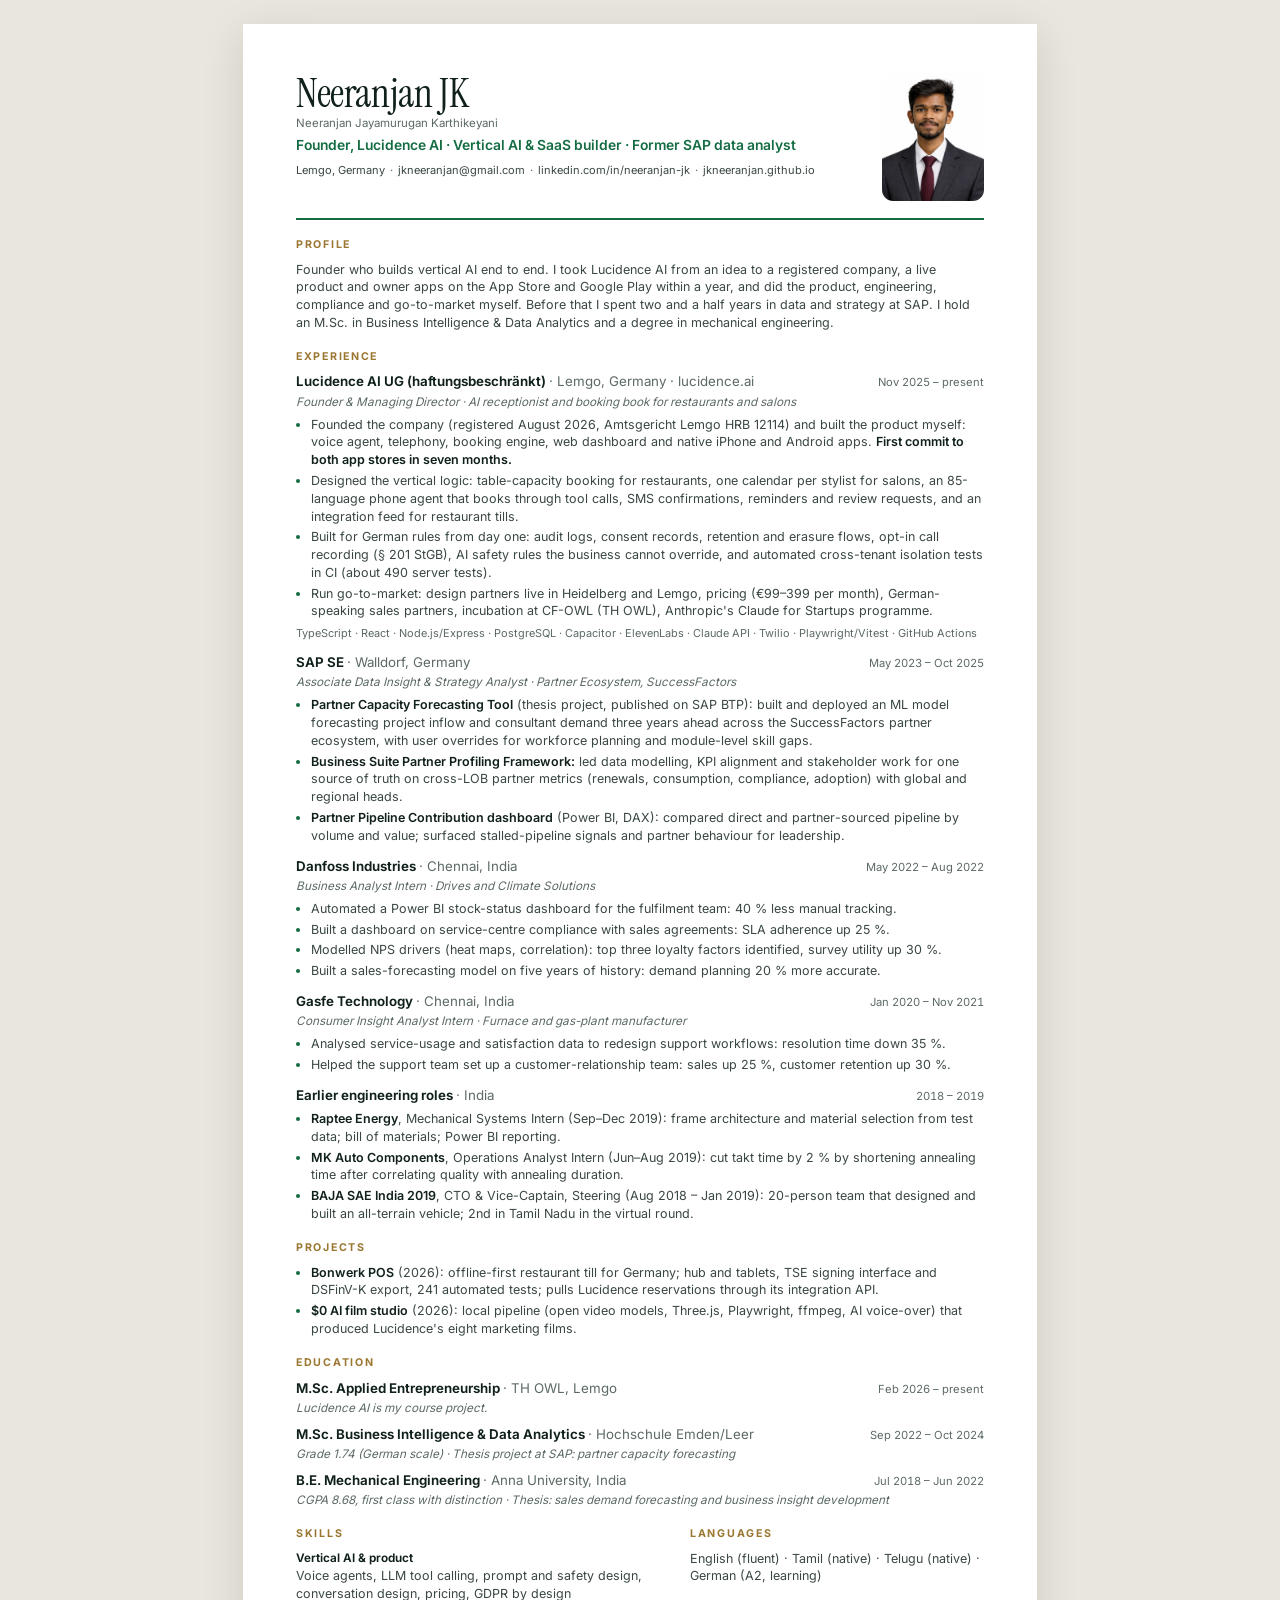
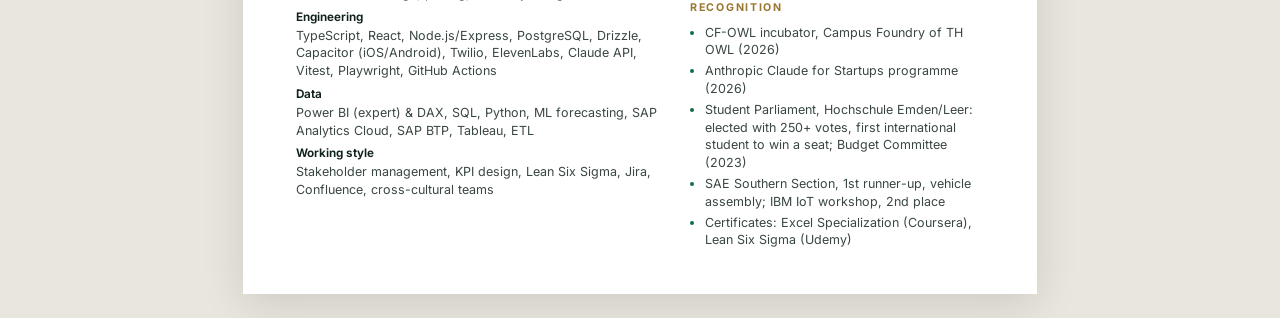
==== cv/index.html @ 4ae1a938 "Portfolio site: vertical AI positioning, Lucidence timeline, career chart, CV Static HTML/CSS/JS for" ====
<!doctype html>
<html lang="en">
<head>
  <meta charset="utf-8">
  <meta name="viewport" content="width=device-width, initial-scale=1">
  <meta http-equiv="Content-Security-Policy" content="default-src 'none'; style-src 'self'; img-src 'self'; font-src 'self'; base-uri 'none'; form-action 'none'">
  <meta name="robots" content="noindex">
  <title>CV — Neeranjan JK</title>
  <link rel="canonical" href="https://jkneeranjan.github.io/">
  <link rel="icon" href="../favicon.svg" type="image/svg+xml">
  <link rel="stylesheet" href="cv.css">
</head>
<body>
  <main class="sheet">
    <header class="cv-head">
      <div>
        <h1>Neeranjan JK</h1>
        <p class="legal-name">Neeranjan Jayamurugan Karthikeyani</p>
        <p class="title">Founder, Lucidence AI · Vertical AI &amp; SaaS builder · Former SAP data analyst</p>
        <ul class="contact">
          <li>Lemgo, Germany</li>
          <li><a href="mailto:jkneeranjan@gmail.com">jkneeranjan@gmail.com</a></li>
          <li><a href="https://www.linkedin.com/in/neeranjan-jk/">linkedin.com/in/neeranjan-jk</a></li>
          <li><a href="https://jkneeranjan.github.io/">jkneeranjan.github.io</a></li>
        </ul>
      </div>
      <img class="photo" src="../assets/img/neeranjan-500.jpg" width="500" height="625" alt="Portrait of Neeranjan JK">
    </header>

    <section class="block">
      <h2>Profile</h2>
      <p class="profile">Founder who builds vertical AI end to end. I took Lucidence AI from an idea to a registered company, a live product and owner apps on the App Store and Google Play within a year, and did the product, engineering, compliance and go-to-market myself. Before that I spent two and a half years in data and strategy at SAP. I hold an M.Sc. in Business Intelligence &amp; Data Analytics and a degree in mechanical engineering.</p>
    </section>

    <section class="block">
      <h2>Experience</h2>

      <article class="job">
        <div class="job-head">
          <h3><a href="https://lucidence.ai/en">Lucidence AI UG (haftungsbeschränkt)</a> <span>· Lemgo, Germany · lucidence.ai</span></h3>
          <span class="dates">Nov 2025 – present</span>
        </div>
        <p class="role">Founder &amp; Managing Director · AI receptionist and booking book for restaurants and salons</p>
        <ul>
          <li>Founded the company (registered August 2026, Amtsgericht Lemgo HRB 12114) and built the product myself: voice agent, telephony, booking engine, web dashboard and native iPhone and Android apps. <b>First commit to both app stores in seven months.</b></li>
          <li>Designed the vertical logic: table-capacity booking for restaurants, one calendar per stylist for salons, an 85-language phone agent that books through tool calls, SMS confirmations, reminders and review requests, and an integration feed for restaurant tills.</li>
          <li>Built for German rules from day one: audit logs, consent records, retention and erasure flows, opt-in call recording (§ 201 StGB), AI safety rules the business cannot override, and automated cross-tenant isolation tests in CI (about 490 server tests).</li>
          <li>Run go-to-market: design partners live in Heidelberg and Lemgo, pricing (€99–399 per month), German-speaking sales partners, incubation at CF-OWL (TH OWL), Anthropic's Claude for Startups programme.</li>
        </ul>
        <p class="stack">TypeScript · React · Node.js/Express · PostgreSQL · Capacitor · ElevenLabs · Claude API · Twilio · Playwright/Vitest · GitHub Actions</p>
      </article>

      <article class="job">
        <div class="job-head">
          <h3>SAP SE <span>· Walldorf, Germany</span></h3>
          <span class="dates">May 2023 – Oct 2025</span>
        </div>
        <p class="role">Associate Data Insight &amp; Strategy Analyst · Partner Ecosystem, SuccessFactors</p>
        <ul>
          <li><b>Partner Capacity Forecasting Tool</b> (thesis project, published on SAP BTP): built and deployed an ML model forecasting project inflow and consultant demand three years ahead across the SuccessFactors partner ecosystem, with user overrides for workforce planning and module-level skill gaps.</li>
          <li><b>Business Suite Partner Profiling Framework:</b> led data modelling, KPI alignment and stakeholder work for one source of truth on cross-LOB partner metrics (renewals, consumption, compliance, adoption) with global and regional heads.</li>
          <li><b>Partner Pipeline Contribution dashboard</b> (Power BI, DAX): compared direct and partner-sourced pipeline by volume and value; surfaced stalled-pipeline signals and partner behaviour for leadership.</li>
        </ul>
      </article>

      <article class="job">
        <div class="job-head">
          <h3>Danfoss Industries <span>· Chennai, India</span></h3>
          <span class="dates">May 2022 – Aug 2022</span>
        </div>
        <p class="role">Business Analyst Intern · Drives and Climate Solutions</p>
        <ul>
          <li>Automated a Power BI stock-status dashboard for the fulfilment team: 40 % less manual tracking.</li>
          <li>Built a dashboard on service-centre compliance with sales agreements: SLA adherence up 25 %.</li>
          <li>Modelled NPS drivers (heat maps, correlation): top three loyalty factors identified, survey utility up 30 %.</li>
          <li>Built a sales-forecasting model on five years of history: demand planning 20 % more accurate.</li>
        </ul>
      </article>

      <article class="job">
        <div class="job-head">
          <h3>Gasfe Technology <span>· Chennai, India</span></h3>
          <span class="dates">Jan 2020 – Nov 2021</span>
        </div>
        <p class="role">Consumer Insight Analyst Intern · Furnace and gas-plant manufacturer</p>
        <ul>
          <li>Analysed service-usage and satisfaction data to redesign support workflows: resolution time down 35 %.</li>
          <li>Helped the support team set up a customer-relationship team: sales up 25 %, customer retention up 30 %.</li>
        </ul>
      </article>

      <article class="job job--compact">
        <div class="job-head">
          <h3>Earlier engineering roles <span>· India</span></h3>
          <span class="dates">2018 – 2019</span>
        </div>
        <ul>
          <li><b>Raptee Energy</b>, Mechanical Systems Intern (Sep–Dec 2019): frame architecture and material selection from test data; bill of materials; Power BI reporting.</li>
          <li><b>MK Auto Components</b>, Operations Analyst Intern (Jun–Aug 2019): cut takt time by 2 % by shortening annealing time after correlating quality with annealing duration.</li>
          <li><b>BAJA SAE India 2019</b>, CTO &amp; Vice-Captain, Steering (Aug 2018 – Jan 2019): 20-person team that designed and built an all-terrain vehicle; 2nd in Tamil Nadu in the virtual round.</li>
        </ul>
      </article>
    </section>

    <section class="block">
      <h2>Projects</h2>
      <ul class="plain">
        <li><b>Bonwerk POS</b> (2026): offline-first restaurant till for Germany; hub and tablets, TSE signing interface and DSFinV-K export, 241 automated tests; pulls Lucidence reservations through its integration API.</li>
        <li><b>$0 AI film studio</b> (2026): local pipeline (open video models, Three.js, Playwright, ffmpeg, AI voice-over) that produced Lucidence's eight marketing films.</li>
      </ul>
    </section>

    <section class="block">
      <h2>Education</h2>
      <div class="edu">
        <div class="job-head"><h3>M.Sc. Applied Entrepreneurship <span>· TH OWL, Lemgo</span></h3><span class="dates">Feb 2026 – present</span></div>
        <p class="role">Lucidence AI is my course project.</p>
      </div>
      <div class="edu">
        <div class="job-head"><h3>M.Sc. Business Intelligence &amp; Data Analytics <span>· Hochschule Emden/Leer</span></h3><span class="dates">Sep 2022 – Oct 2024</span></div>
        <p class="role">Grade 1.74 (German scale) · Thesis project at SAP: partner capacity forecasting</p>
      </div>
      <div class="edu">
        <div class="job-head"><h3>B.E. Mechanical Engineering <span>· Anna University, India</span></h3><span class="dates">Jul 2018 – Jun 2022</span></div>
        <p class="role">CGPA 8.68, first class with distinction · Thesis: sales demand forecasting and business insight development</p>
      </div>
    </section>

    <section class="block grid-2">
      <div>
        <h2>Skills</h2>
        <dl class="skills">
          <dt>Vertical AI &amp; product</dt><dd>Voice agents, LLM tool calling, prompt and safety design, conversation design, pricing, GDPR by design</dd>
          <dt>Engineering</dt><dd>TypeScript, React, Node.js/Express, PostgreSQL, Drizzle, Capacitor (iOS/Android), Twilio, ElevenLabs, Claude API, Vitest, Playwright, GitHub Actions</dd>
          <dt>Data</dt><dd>Power BI (expert) &amp; DAX, SQL, Python, ML forecasting, SAP Analytics Cloud, SAP BTP, Tableau, ETL</dd>
          <dt>Working style</dt><dd>Stakeholder management, KPI design, Lean Six Sigma, Jira, Confluence, cross-cultural teams</dd>
        </dl>
      </div>
      <div>
        <h2>Languages</h2>
        <p class="langs">English (fluent) · Tamil (native) · Telugu (native) · German (A2, learning)</p>
        <h2 class="mt">Recognition</h2>
        <ul class="plain">
          <li>CF-OWL incubator, Campus Foundry of TH OWL (2026)</li>
          <li>Anthropic Claude for Startups programme (2026)</li>
          <li>Student Parliament, Hochschule Emden/Leer: elected with 250+ votes, first international student to win a seat; Budget Committee (2023)</li>
          <li>SAE Southern Section, 1st runner-up, vehicle assembly; IBM IoT workshop, 2nd place</li>
          <li>Certificates: Excel Specialization (Coursera), Lean Six Sigma (Udemy)</li>
        </ul>
      </div>
    </section>
  </main>
</body>
</html>
---- cv/cv.css ----
/* Printable CV — rendered to Neeranjan-JK-CV.pdf (A4) by tools/render.mjs */
@font-face {
  font-family: "Inter";
  src: url("../assets/fonts/inter-latin-wght.woff2") format("woff2");
  font-weight: 100 900;
  font-display: swap;
}
@font-face {
  font-family: "Instrument Serif";
  src: url("../assets/fonts/instrument-serif-latin-400-normal.woff2") format("woff2");
  font-weight: 400;
  font-display: swap;
}

@page { size: A4; margin: 13mm 14mm 12mm; }

:root {
  --ink: #10201a;
  --ink-2: #3a4741;
  --ink-3: #5c6a63;
  --accent: #146c43;
  --brass: #9a7630;
  --line: #e2ddcf;
}

* { box-sizing: border-box; }
html { -webkit-print-color-adjust: exact; print-color-adjust: exact; }
body {
  margin: 0;
  background: #e9e6dd;
  color: var(--ink);
  font-family: "Inter", system-ui, sans-serif;
  font-size: 9.4pt;
  line-height: 1.42;
}
a { color: inherit; text-decoration: none; }

.sheet {
  width: 210mm;
  margin: 24px auto;
  padding: 13mm 14mm 12mm;
  background: #fff;
  box-shadow: 0 10px 40px rgb(0 0 0 / 0.12);
}
@media print {
  body { background: #fff; }
  .sheet { width: auto; margin: 0; padding: 0; box-shadow: none; }
}
@media screen and (max-width: 820px) {
  .sheet { width: auto; margin: 0; padding: 20px 16px; box-shadow: none; }
  .cv-head { grid-template-columns: 1fr 72px !important; gap: 16px; }
  .grid-2 { grid-template-columns: 1fr; }
  .photo { width: 72px; }
  .job-head { flex-wrap: wrap; }
  .contact li { white-space: normal; }
}

.cv-head {
  display: grid;
  grid-template-columns: 1fr 27mm;
  gap: 8mm;
  align-items: start;
  padding-bottom: 4.5mm;
  border-bottom: 2px solid var(--accent);
}
h1 {
  margin: 0;
  font-family: "Instrument Serif", Georgia, serif;
  font-weight: 400;
  font-size: 30pt;
  line-height: 1;
  letter-spacing: -0.01em;
}
.legal-name { margin: 2px 0 0; color: var(--ink-3); font-size: 8.6pt; }
.title { margin: 5px 0 0; font-weight: 600; font-size: 10.4pt; color: var(--accent); }
.contact {
  display: flex;
  flex-wrap: wrap;
  gap: 2px 0;
  margin: 7px 0 0;
  padding: 0;
  list-style: none;
  color: var(--ink-2);
  font-size: 8.3pt;
}
.contact li { white-space: nowrap; }
.contact li + li::before { content: "·"; margin: 0 5px; color: var(--ink-3); }
.photo {
  width: 27mm;
  height: auto;
  aspect-ratio: 4 / 5;
  object-fit: cover;
  border-radius: 3mm;
}

.block { margin-top: 4.6mm; }
h2 {
  margin: 0 0 2.2mm;
  font-size: 8pt;
  font-weight: 700;
  letter-spacing: 0.16em;
  text-transform: uppercase;
  color: var(--brass);
}
h2.mt { margin-top: 4mm; }
.profile { margin: 0; color: var(--ink-2); }

.job { margin-top: 3.2mm; break-inside: avoid; }
.job:first-of-type { margin-top: 0; }
.job-head {
  display: flex;
  justify-content: space-between;
  align-items: baseline;
  gap: 10px;
}
.job-head h3 { margin: 0; font-size: 10pt; font-weight: 650; }
.job-head h3 span { font-weight: 400; color: var(--ink-3); }
.dates { flex: none; font-size: 8.4pt; color: var(--ink-3); font-variant-numeric: tabular-nums; }
.role { margin: 0.6mm 0 0; color: var(--ink-3); font-size: 8.8pt; font-style: italic; }
.job ul, .plain { margin: 1.4mm 0 0; padding-left: 4mm; }
.job li, .plain li { margin-top: 0.8mm; color: var(--ink-2); }
.job li::marker, .plain li::marker { color: var(--accent); }
.job b, .plain b { color: var(--ink); font-weight: 600; }
.stack { margin: 1.4mm 0 0; font-size: 8.2pt; color: var(--ink-3); }

.edu { margin-top: 2.2mm; break-inside: avoid; }
.edu:first-of-type { margin-top: 0; }

.grid-2 {
  display: grid;
  grid-template-columns: 1.25fr 1fr;
  gap: 7mm;
  break-inside: avoid;
}
.skills { margin: 0; }
.skills dt { font-weight: 650; font-size: 8.8pt; margin-top: 1.6mm; }
.skills dt:first-child { margin-top: 0; }
.skills dd { margin: 0.3mm 0 0; color: var(--ink-2); }
.langs { margin: 0; color: var(--ink-2); }
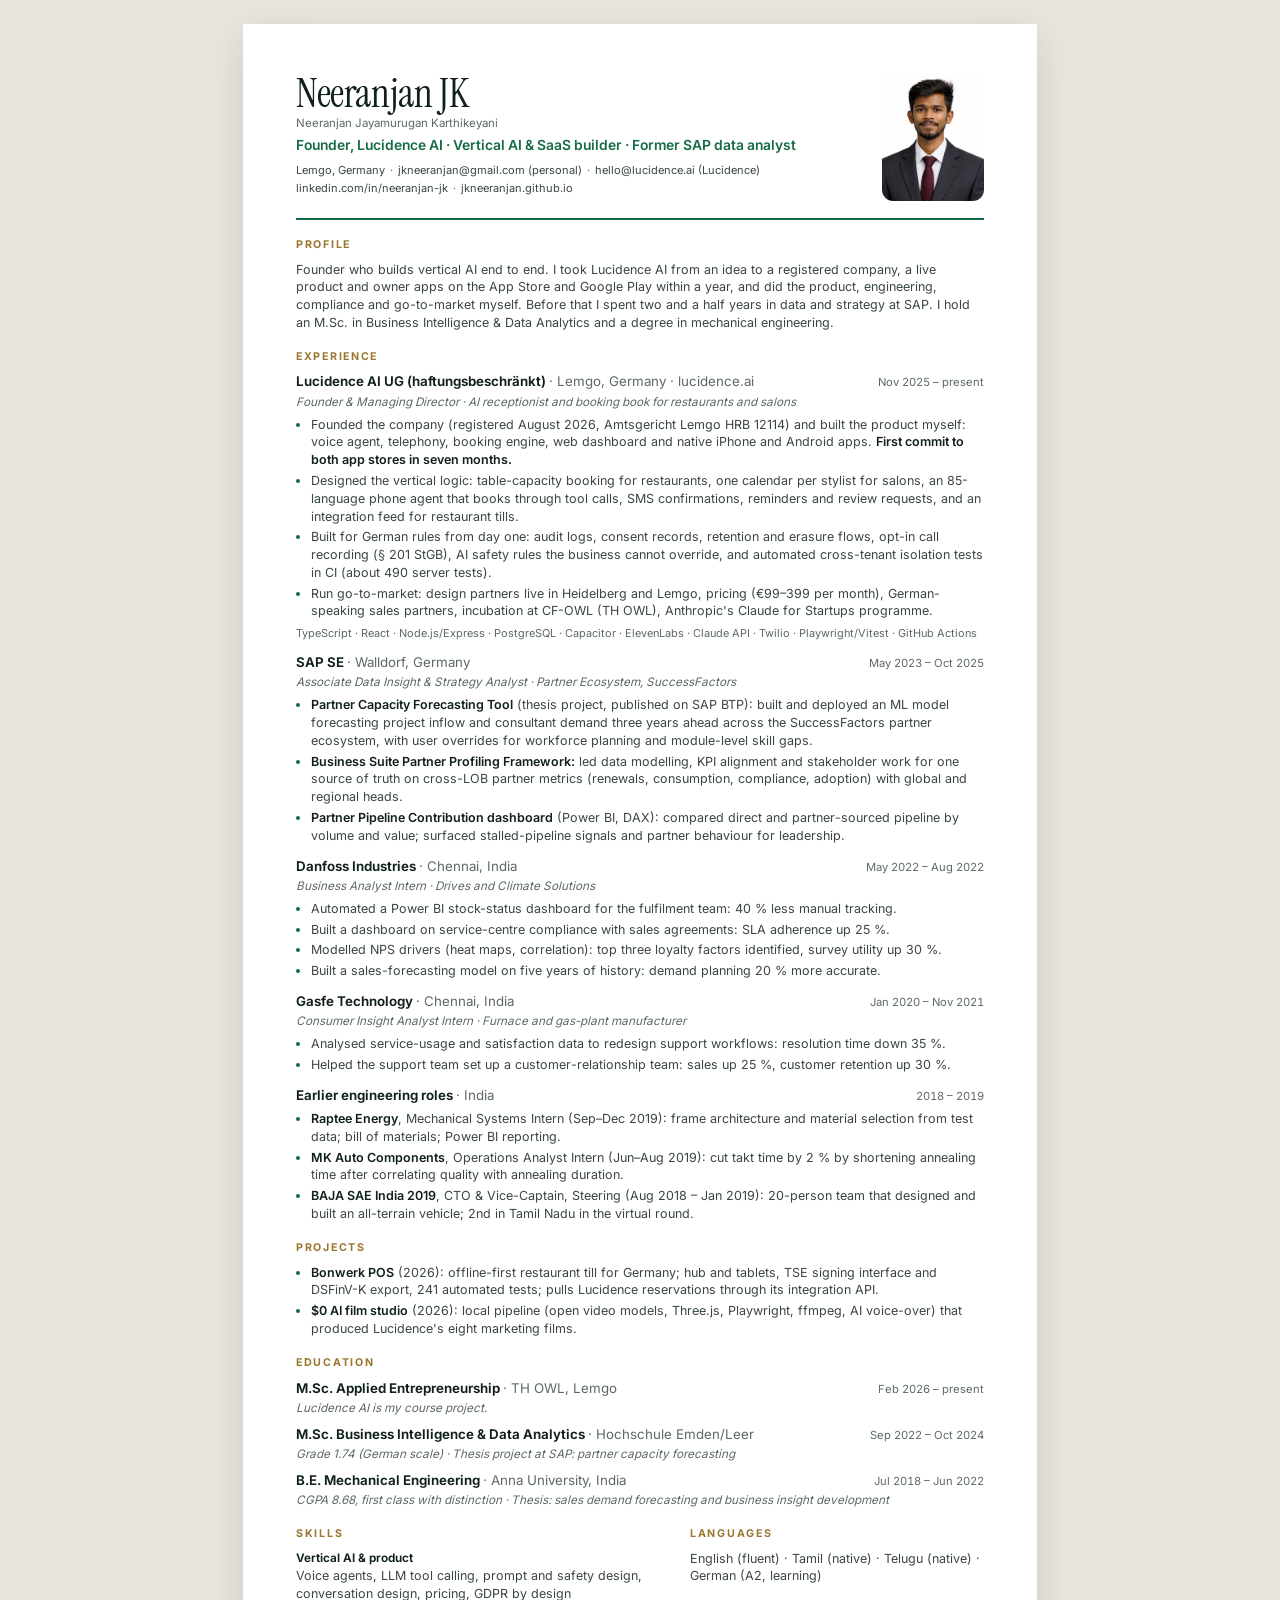
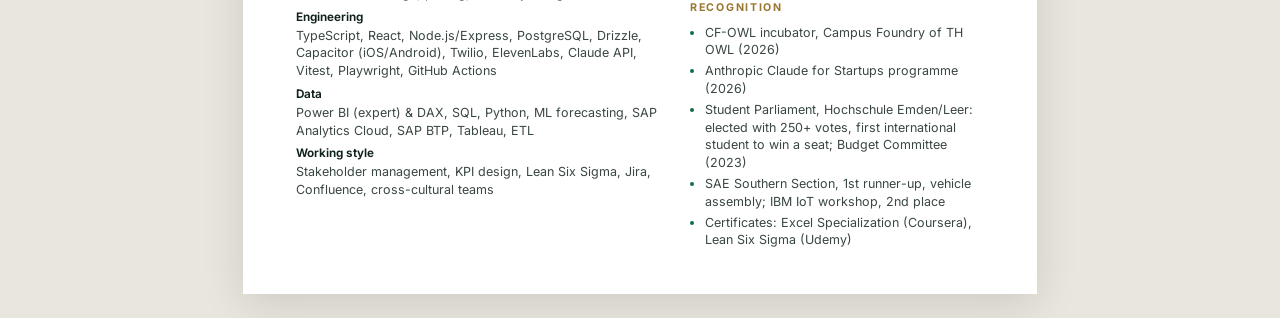
==== commit dacf6334: "Contact: Lucidence (hello@lucidence.ai) and personal e-mail side by side Shown on the site, in the I" ====
--- a/cv/index.html
+++ b/cv/index.html
@@ -19,7 +19,10 @@
         <p class="title">Founder, Lucidence AI · Vertical AI &amp; SaaS builder · Former SAP data analyst</p>
         <ul class="contact">
           <li>Lemgo, Germany</li>
-          <li><a href="mailto:jkneeranjan@gmail.com">jkneeranjan@gmail.com</a></li>
+          <li><a href="mailto:jkneeranjan@gmail.com">jkneeranjan@gmail.com</a> (personal)</li>
+          <li><a href="mailto:hello@lucidence.ai">hello@lucidence.ai</a> (Lucidence)</li>
+        </ul>
+        <ul class="contact contact--second">
           <li><a href="https://www.linkedin.com/in/neeranjan-jk/">linkedin.com/in/neeranjan-jk</a></li>
           <li><a href="https://jkneeranjan.github.io/">jkneeranjan.github.io</a></li>
         </ul>
--- a/cv/cv.css
+++ b/cv/cv.css
@@ -46,14 +46,6 @@
   body { background: #fff; }
   .sheet { width: auto; margin: 0; padding: 0; box-shadow: none; }
 }
-@media screen and (max-width: 820px) {
-  .sheet { width: auto; margin: 0; padding: 20px 16px; box-shadow: none; }
-  .cv-head { grid-template-columns: 1fr 72px !important; gap: 16px; }
-  .grid-2 { grid-template-columns: 1fr; }
-  .photo { width: 72px; }
-  .job-head { flex-wrap: wrap; }
-  .contact li { white-space: normal; }
-}
 
 .cv-head {
   display: grid;
@@ -84,6 +76,7 @@
   font-size: 8.3pt;
 }
 .contact li { white-space: nowrap; }
+.contact--second { margin-top: 2px; }
 .contact li + li::before { content: "·"; margin: 0 5px; color: var(--ink-3); }
 .photo {
   width: 27mm;
@@ -137,3 +130,13 @@
 .skills dt:first-child { margin-top: 0; }
 .skills dd { margin: 0.3mm 0 0; color: var(--ink-2); }
 .langs { margin: 0; color: var(--ink-2); }
+
+/* Phone view of the web page (print and PDF are unaffected) */
+@media screen and (max-width: 820px) {
+  .sheet { width: auto; margin: 0; padding: 20px 16px; box-shadow: none; }
+  .cv-head { grid-template-columns: 1fr 72px; gap: 16px; }
+  .grid-2 { grid-template-columns: 1fr; }
+  .photo { width: 72px; }
+  .job-head { flex-wrap: wrap; }
+  .contact li { white-space: normal; }
+}
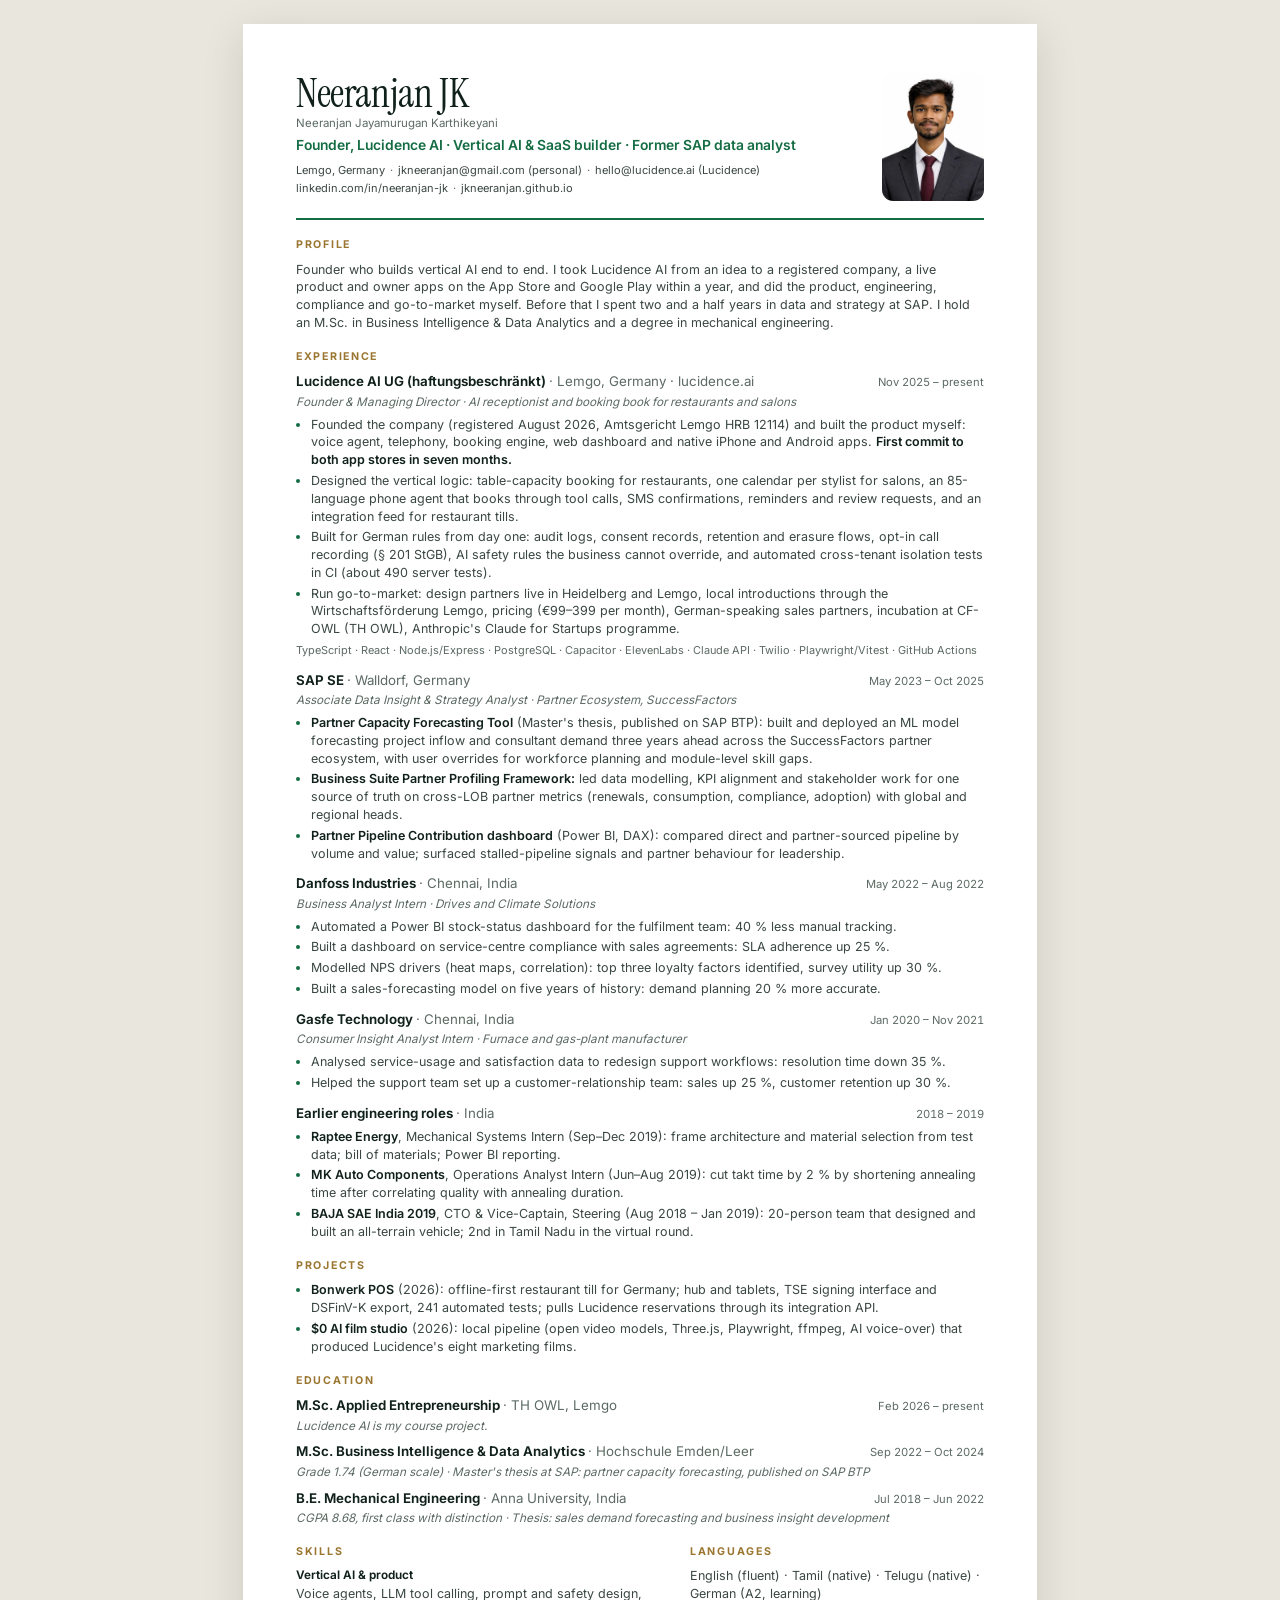
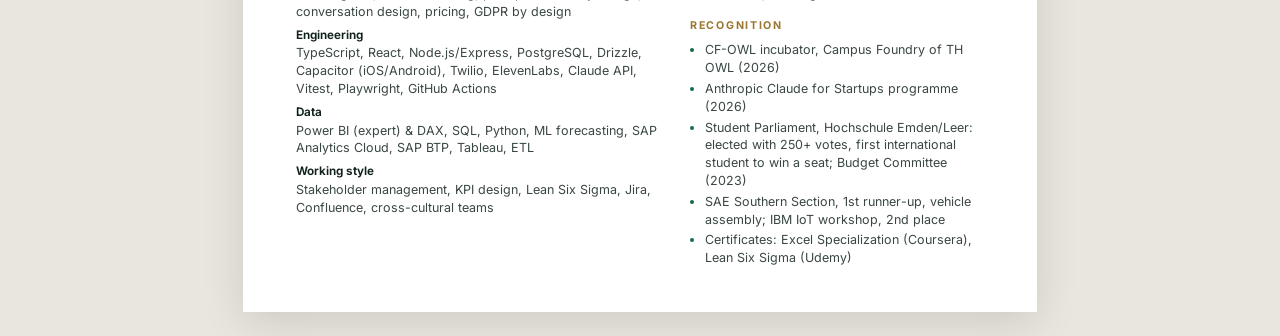
==== commit 99848459: "Vertical AI and Work sections reworked; Wirtschaftsförderung Lemgo named Vertical AI: thesis beside " ====
--- a/cv/index.html
+++ b/cv/index.html
@@ -48,7 +48,7 @@
           <li>Founded the company (registered August 2026, Amtsgericht Lemgo HRB 12114) and built the product myself: voice agent, telephony, booking engine, web dashboard and native iPhone and Android apps. <b>First commit to both app stores in seven months.</b></li>
           <li>Designed the vertical logic: table-capacity booking for restaurants, one calendar per stylist for salons, an 85-language phone agent that books through tool calls, SMS confirmations, reminders and review requests, and an integration feed for restaurant tills.</li>
           <li>Built for German rules from day one: audit logs, consent records, retention and erasure flows, opt-in call recording (§ 201 StGB), AI safety rules the business cannot override, and automated cross-tenant isolation tests in CI (about 490 server tests).</li>
-          <li>Run go-to-market: design partners live in Heidelberg and Lemgo, pricing (€99–399 per month), German-speaking sales partners, incubation at CF-OWL (TH OWL), Anthropic's Claude for Startups programme.</li>
+          <li>Run go-to-market: design partners live in Heidelberg and Lemgo, local introductions through the Wirtschaftsförderung Lemgo, pricing (€99–399 per month), German-speaking sales partners, incubation at CF-OWL (TH OWL), Anthropic's Claude for Startups programme.</li>
         </ul>
         <p class="stack">TypeScript · React · Node.js/Express · PostgreSQL · Capacitor · ElevenLabs · Claude API · Twilio · Playwright/Vitest · GitHub Actions</p>
       </article>
@@ -60,7 +60,7 @@
         </div>
         <p class="role">Associate Data Insight &amp; Strategy Analyst · Partner Ecosystem, SuccessFactors</p>
         <ul>
-          <li><b>Partner Capacity Forecasting Tool</b> (thesis project, published on SAP BTP): built and deployed an ML model forecasting project inflow and consultant demand three years ahead across the SuccessFactors partner ecosystem, with user overrides for workforce planning and module-level skill gaps.</li>
+          <li><b>Partner Capacity Forecasting Tool</b> (Master's thesis, published on SAP BTP): built and deployed an ML model forecasting project inflow and consultant demand three years ahead across the SuccessFactors partner ecosystem, with user overrides for workforce planning and module-level skill gaps.</li>
           <li><b>Business Suite Partner Profiling Framework:</b> led data modelling, KPI alignment and stakeholder work for one source of truth on cross-LOB partner metrics (renewals, consumption, compliance, adoption) with global and regional heads.</li>
           <li><b>Partner Pipeline Contribution dashboard</b> (Power BI, DAX): compared direct and partner-sourced pipeline by volume and value; surfaced stalled-pipeline signals and partner behaviour for leadership.</li>
         </ul>
@@ -121,7 +121,7 @@
       </div>
       <div class="edu">
         <div class="job-head"><h3>M.Sc. Business Intelligence &amp; Data Analytics <span>· Hochschule Emden/Leer</span></h3><span class="dates">Sep 2022 – Oct 2024</span></div>
-        <p class="role">Grade 1.74 (German scale) · Thesis project at SAP: partner capacity forecasting</p>
+        <p class="role">Grade 1.74 (German scale) · Master's thesis at SAP: partner capacity forecasting, published on SAP BTP</p>
       </div>
       <div class="edu">
         <div class="job-head"><h3>B.E. Mechanical Engineering <span>· Anna University, India</span></h3><span class="dates">Jul 2018 – Jun 2022</span></div>
